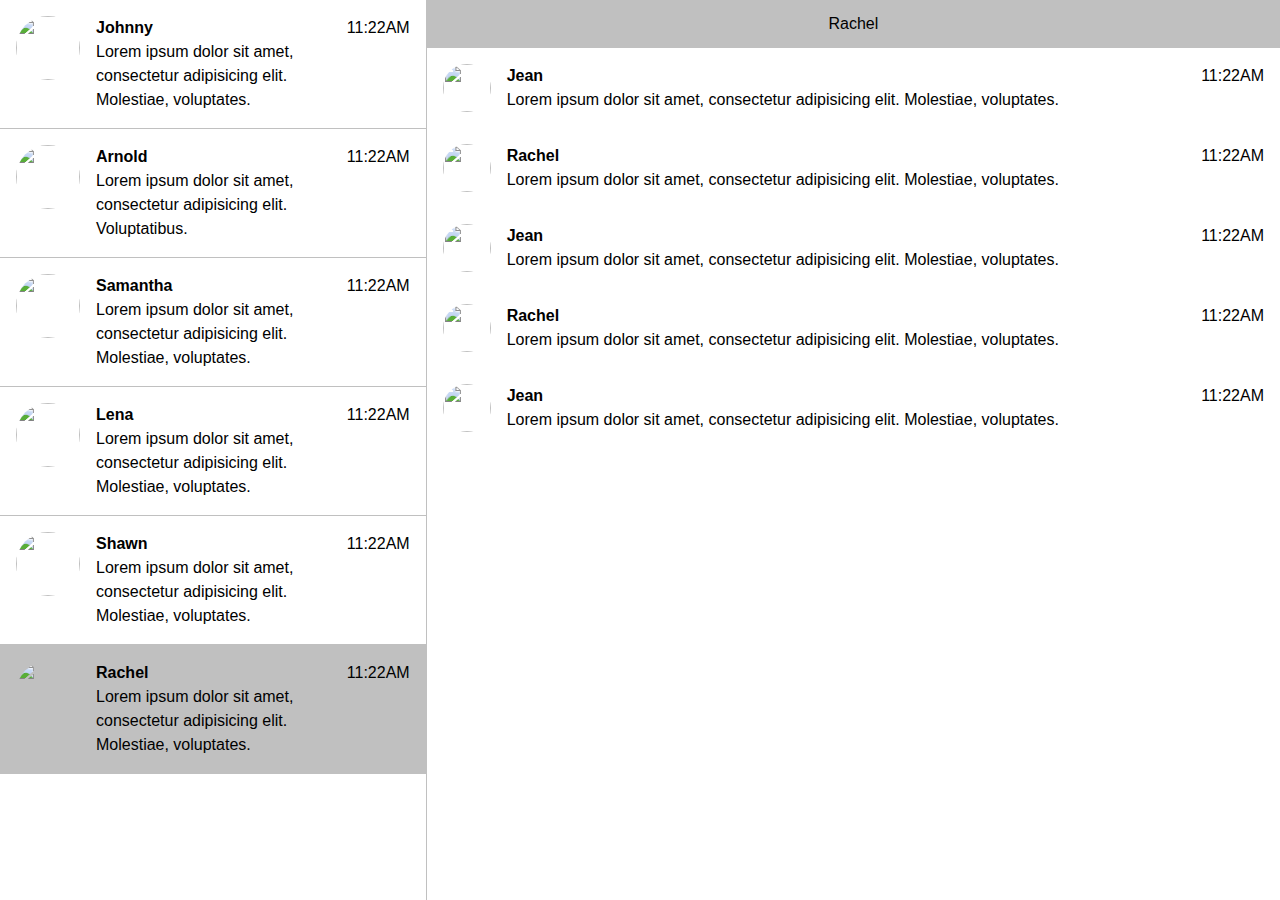
==== 02 - app/grid/index.html @ d3d8da38 "added app flex and grid styles" ====
<!DOCTYPE html>
<html lang="en">
<head>
	<meta charset="UTF-8">
	<meta name="viewport" content="width=device-width,initial-scale=1">
	<link rel="stylesheet" href="../app-base.css">
	<link rel="stylesheet" href="app-grid.css">
	<title>Chat App</title>
</head>
<body>
	<div class="app-container">
		<div class="app-contacts">
			<div class="app-message">
				<img class="app-avatar" src="http://via.placeholder.com/150x150">
				<div class="app-message-content">
					<div class="app-sender">Johnny</div>
					<div class="app-message-text">Lorem ipsum dolor sit amet, consectetur adipisicing elit. Molestiae, voluptates.</div>
				</div>
				<app class="timestamp">11:22AM</app>
			</div>
			<div class="app-message">
				<img class="app-avatar" src="http://via.placeholder.com/150x150">
				<div class="app-message-content">
					<div class="app-sender">Arnold</div>
					<div class="app-message-text">Lorem ipsum dolor sit amet, consectetur adipisicing elit. Voluptatibus.</div>
				</div>
				<app class="timestamp">11:22AM</app>
			</div>
			<div class="app-message">
				<img class="app-avatar" src="http://via.placeholder.com/150x150">
				<div class="app-message-content">
					<div class="app-sender">Samantha</div>
					<div class="app-message-text">Lorem ipsum dolor sit amet, consectetur adipisicing elit. Molestiae, voluptates.</div>
				</div>
				<app class="timestamp">11:22AM</app>
			</div>
			<div class="app-message">
				<img class="app-avatar" src="http://via.placeholder.com/150x150">
				<div class="app-message-content">
					<div class="app-sender">Lena</div>
					<div class="app-message-text">Lorem ipsum dolor sit amet, consectetur adipisicing elit. Molestiae, voluptates.</div>
				</div>
				<app class="timestamp">11:22AM</app>
			</div>
			<div class="app-message">
				<img class="app-avatar" src="http://via.placeholder.com/150x150">
				<div class="app-message-content">
					<div class="app-sender">Shawn</div>
					<div class="app-message-text">Lorem ipsum dolor sit amet, consectetur adipisicing elit. Molestiae, voluptates.</div>
				</div>
				<app class="timestamp">11:22AM</app>
			</div>
			<div class="app-message app-message-active">
				<img class="app-avatar" src="http://via.placeholder.com/150x150">
				<div class="app-message-content">
					<div class="app-sender">Rachel</div>
					<div class="app-message-text">Lorem ipsum dolor sit amet, consectetur adipisicing elit. Molestiae, voluptates.</div>
				</div>
				<app class="timestamp">11:22AM</app>
			</div>
		</div>

		<div class="app-chats">
			<div class="app-chat-header"><span>Rachel</span></div>
				<div class="app-chat-content">
					<div class="app-message">
					<img class="app-avatar" src="http://via.placeholder.com/150x150">
					<div class="app-message-content">
						<div class="app-sender">Jean</div>
						<div class="app-message-text">Lorem ipsum dolor sit amet, consectetur adipisicing elit. Molestiae, voluptates.</div>
					</div>
					<app class="timestamp">11:22AM</app>
			</div>
				<div class="app-message">
					<img class="app-avatar" src="http://via.placeholder.com/150x150">
					<div class="app-message-content">
						<div class="app-sender">Rachel</div>
						<div class="app-message-text">Lorem ipsum dolor sit amet, consectetur adipisicing elit. Molestiae, voluptates.</div>
					</div>
					<app class="timestamp">11:22AM</app>
			</div>
				<div class="app-message">
					<img class="app-avatar" src="http://via.placeholder.com/150x150">
					<div class="app-message-content">
						<div class="app-sender">Jean</div>
						<div class="app-message-text">Lorem ipsum dolor sit amet, consectetur adipisicing elit. Molestiae, voluptates.</div>
					</div>
					<app class="timestamp">11:22AM</app>
			</div>
				<div class="app-message">
					<img class="app-avatar" src="http://via.placeholder.com/150x150">
					<div class="app-message-content">
						<div class="app-sender">Rachel</div>
						<div class="app-message-text">Lorem ipsum dolor sit amet, consectetur adipisicing elit. Molestiae, voluptates.</div>
					</div>
					<app class="timestamp">11:22AM</app>
			</div>
				<div class="app-message">
					<img class="app-avatar" src="http://via.placeholder.com/150x150">
					<div class="app-message-content">
						<div class="app-sender">Jean</div>
						<div class="app-message-text">Lorem ipsum dolor sit amet, consectetur adipisicing elit. Molestiae, voluptates.</div>
					</div>
					<app class="timestamp">11:22AM</app>
			</div>
		</div>
			</div>
		</div>
	</div>
</body>
</html>
---- 02 - app/app-base.css ----
html {
	box-sizing: border-box;
}

*,
*:before,
*:after {
	box-sizing: inherit;
}

body {
	font-size: 16px;
	font-family: sans-serif;
	line-height: 1.5;
	margin: 0;
	padding: 0;
}

.app-avatar {
	border-radius: 50%;
	margin-right: 1rem;
}

.app-message {
	padding: 1rem;
}

.app-contacts .app-avatar {
	width: 4rem;
	height: 4rem;
}

.app-chats .app-avatar {
	width: 3rem;
	height: 3rem;
}

.app-sender {
	font-weight: bold;
}

.app-contacts .app-message {
	border-bottom: solid 1px silver;
}
---- 02 - app/grid/app-grid.css ----
.app-message {
	display: grid;
	grid-template-columns: auto 1fr auto;
	grid-template-rows: auto;
}

.app-chat-header {
	background-color: silver;
	height: 3rem;
	display: grid;
	align-items: center;
	justify-content: center;
}
/* Small Screens*/
@media only screen and (max-width: 900px) {
	.app-chats {
		display: none;
	}
}

/* Large Screens*/
@media only screen and (min-width: 901px) {
	.app-container {
		display: grid;
		grid-template-columns: 1fr 2fr;
		grid-template-rows: auto;
	}
	
	.app-contacts {
		border-right: solid 1px silver;
		height: 100vh;
	}

	.app-chats,
	.app-contacts {
		height: 100vh;
		overflow: scroll;
	}

	.app-message-active {
		background-color: silver;
	}
}
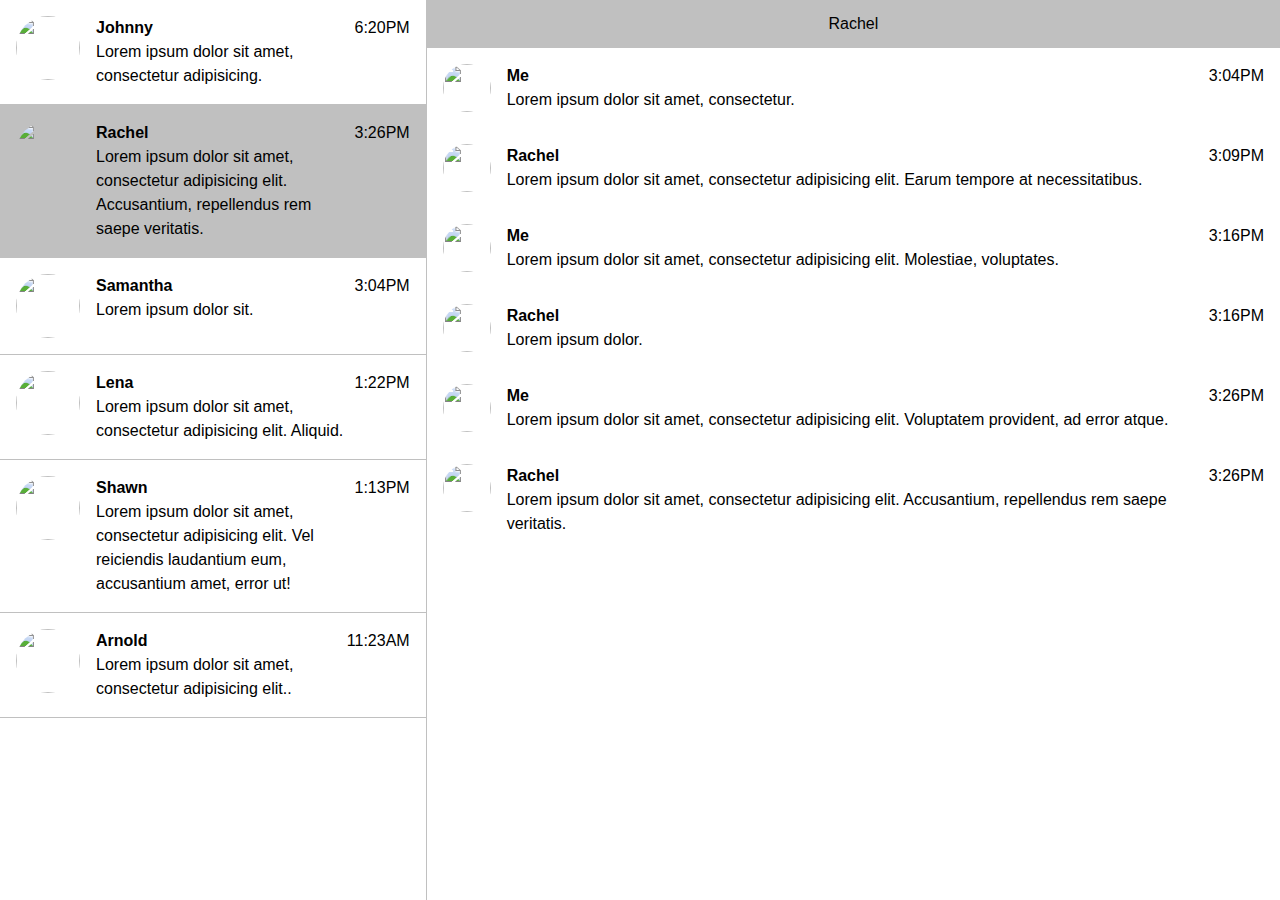
==== commit 67c90c54: "added app flex and grid styles" ====
--- a/02 - app/grid/index.html
+++ b/02 - app/grid/index.html
@@ -14,49 +14,49 @@
 				<img class="app-avatar" src="http://via.placeholder.com/150x150">
 				<div class="app-message-content">
 					<div class="app-sender">Johnny</div>
-					<div class="app-message-text">Lorem ipsum dolor sit amet, consectetur adipisicing elit. Molestiae, voluptates.</div>
+					<div class="app-message-text">Lorem ipsum dolor sit amet, consectetur adipisicing.</div>
 				</div>
-				<app class="timestamp">11:22AM</app>
+				<app class="timestamp">6:20PM</app>
+			</div>
+			<div class="app-message app-message-active">
+				<img class="app-avatar" src="http://via.placeholder.com/150x150">
+				<div class="app-message-content">
+					<div class="app-sender">Rachel</div>
+					<div class="app-message-text">Lorem ipsum dolor sit amet, consectetur adipisicing elit. Accusantium, repellendus rem saepe veritatis.</div>
+				</div>
+				<app class="timestamp">3:26PM</app>
+			</div>
+			<div class="app-message">
+				<img class="app-avatar" src="http://via.placeholder.com/150x150">
+				<div class="app-message-content">
+					<div class="app-sender">Samantha</div>
+					<div class="app-message-text">Lorem ipsum dolor sit.</div>
+				</div>
+				<app class="timestamp">3:04PM</app>
+			</div>
+			<div class="app-message">
+				<img class="app-avatar" src="http://via.placeholder.com/150x150">
+				<div class="app-message-content">
+					<div class="app-sender">Lena</div>
+					<div class="app-message-text">Lorem ipsum dolor sit amet, consectetur adipisicing elit. Aliquid.</div>
+				</div>
+				<app class="timestamp">1:22PM</app>
+			</div>
+			<div class="app-message">
+				<img class="app-avatar" src="http://via.placeholder.com/150x150">
+				<div class="app-message-content">
+					<div class="app-sender">Shawn</div>
+					<div class="app-message-text">Lorem ipsum dolor sit amet, consectetur adipisicing elit. Vel reiciendis laudantium eum, accusantium amet, error ut!</div>
+				</div>
+				<app class="timestamp">1:13PM</app>
 			</div>
 			<div class="app-message">
 				<img class="app-avatar" src="http://via.placeholder.com/150x150">
 				<div class="app-message-content">
 					<div class="app-sender">Arnold</div>
-					<div class="app-message-text">Lorem ipsum dolor sit amet, consectetur adipisicing elit. Voluptatibus.</div>
+					<div class="app-message-text">Lorem ipsum dolor sit amet, consectetur adipisicing elit..</div>
 				</div>
-				<app class="timestamp">11:22AM</app>
-			</div>
-			<div class="app-message">
-				<img class="app-avatar" src="http://via.placeholder.com/150x150">
-				<div class="app-message-content">
-					<div class="app-sender">Samantha</div>
-					<div class="app-message-text">Lorem ipsum dolor sit amet, consectetur adipisicing elit. Molestiae, voluptates.</div>
-				</div>
-				<app class="timestamp">11:22AM</app>
-			</div>
-			<div class="app-message">
-				<img class="app-avatar" src="http://via.placeholder.com/150x150">
-				<div class="app-message-content">
-					<div class="app-sender">Lena</div>
-					<div class="app-message-text">Lorem ipsum dolor sit amet, consectetur adipisicing elit. Molestiae, voluptates.</div>
-				</div>
-				<app class="timestamp">11:22AM</app>
-			</div>
-			<div class="app-message">
-				<img class="app-avatar" src="http://via.placeholder.com/150x150">
-				<div class="app-message-content">
-					<div class="app-sender">Shawn</div>
-					<div class="app-message-text">Lorem ipsum dolor sit amet, consectetur adipisicing elit. Molestiae, voluptates.</div>
-				</div>
-				<app class="timestamp">11:22AM</app>
-			</div>
-			<div class="app-message app-message-active">
-				<img class="app-avatar" src="http://via.placeholder.com/150x150">
-				<div class="app-message-content">
-					<div class="app-sender">Rachel</div>
-					<div class="app-message-text">Lorem ipsum dolor sit amet, consectetur adipisicing elit. Molestiae, voluptates.</div>
-				</div>
-				<app class="timestamp">11:22AM</app>
+				<app class="timestamp">11:23AM</app>
 			</div>
 		</div>
 
@@ -66,42 +66,50 @@
 					<div class="app-message">
 					<img class="app-avatar" src="http://via.placeholder.com/150x150">
 					<div class="app-message-content">
-						<div class="app-sender">Jean</div>
-						<div class="app-message-text">Lorem ipsum dolor sit amet, consectetur adipisicing elit. Molestiae, voluptates.</div>
+						<div class="app-sender">Me</div>
+						<div class="app-message-text">Lorem ipsum dolor sit amet, consectetur.</div>
 					</div>
-					<app class="timestamp">11:22AM</app>
+					<app class="timestamp">3:04PM</app>
 			</div>
 				<div class="app-message">
 					<img class="app-avatar" src="http://via.placeholder.com/150x150">
 					<div class="app-message-content">
 						<div class="app-sender">Rachel</div>
-						<div class="app-message-text">Lorem ipsum dolor sit amet, consectetur adipisicing elit. Molestiae, voluptates.</div>
+						<div class="app-message-text">Lorem ipsum dolor sit amet, consectetur adipisicing elit. Earum tempore at necessitatibus.</div>
 					</div>
-					<app class="timestamp">11:22AM</app>
+					<app class="timestamp">3:09PM</app>
 			</div>
 				<div class="app-message">
 					<img class="app-avatar" src="http://via.placeholder.com/150x150">
 					<div class="app-message-content">
-						<div class="app-sender">Jean</div>
+						<div class="app-sender">Me</div>
 						<div class="app-message-text">Lorem ipsum dolor sit amet, consectetur adipisicing elit. Molestiae, voluptates.</div>
 					</div>
-					<app class="timestamp">11:22AM</app>
+					<app class="timestamp">3:16PM</app>
 			</div>
 				<div class="app-message">
 					<img class="app-avatar" src="http://via.placeholder.com/150x150">
 					<div class="app-message-content">
 						<div class="app-sender">Rachel</div>
-						<div class="app-message-text">Lorem ipsum dolor sit amet, consectetur adipisicing elit. Molestiae, voluptates.</div>
+						<div class="app-message-text">Lorem ipsum dolor.</div>
 					</div>
-					<app class="timestamp">11:22AM</app>
+					<app class="timestamp">3:16PM</app>
 			</div>
 				<div class="app-message">
 					<img class="app-avatar" src="http://via.placeholder.com/150x150">
 					<div class="app-message-content">
-						<div class="app-sender">Jean</div>
-						<div class="app-message-text">Lorem ipsum dolor sit amet, consectetur adipisicing elit. Molestiae, voluptates.</div>
+						<div class="app-sender">Me</div>
+						<div class="app-message-text">Lorem ipsum dolor sit amet, consectetur adipisicing elit. Voluptatem provident, ad error atque.</div>
 					</div>
-					<app class="timestamp">11:22AM</app>
+					<app class="timestamp">3:26PM</app>
+			</div>
+			<div class="app-message">
+					<img class="app-avatar" src="http://via.placeholder.com/150x150">
+					<div class="app-message-content">
+						<div class="app-sender">Rachel</div>
+						<div class="app-message-text">Lorem ipsum dolor sit amet, consectetur adipisicing elit. Accusantium, repellendus rem saepe veritatis.</div>
+					</div>
+					<app class="timestamp">3:26PM</app>
 			</div>
 		</div>
 			</div>
